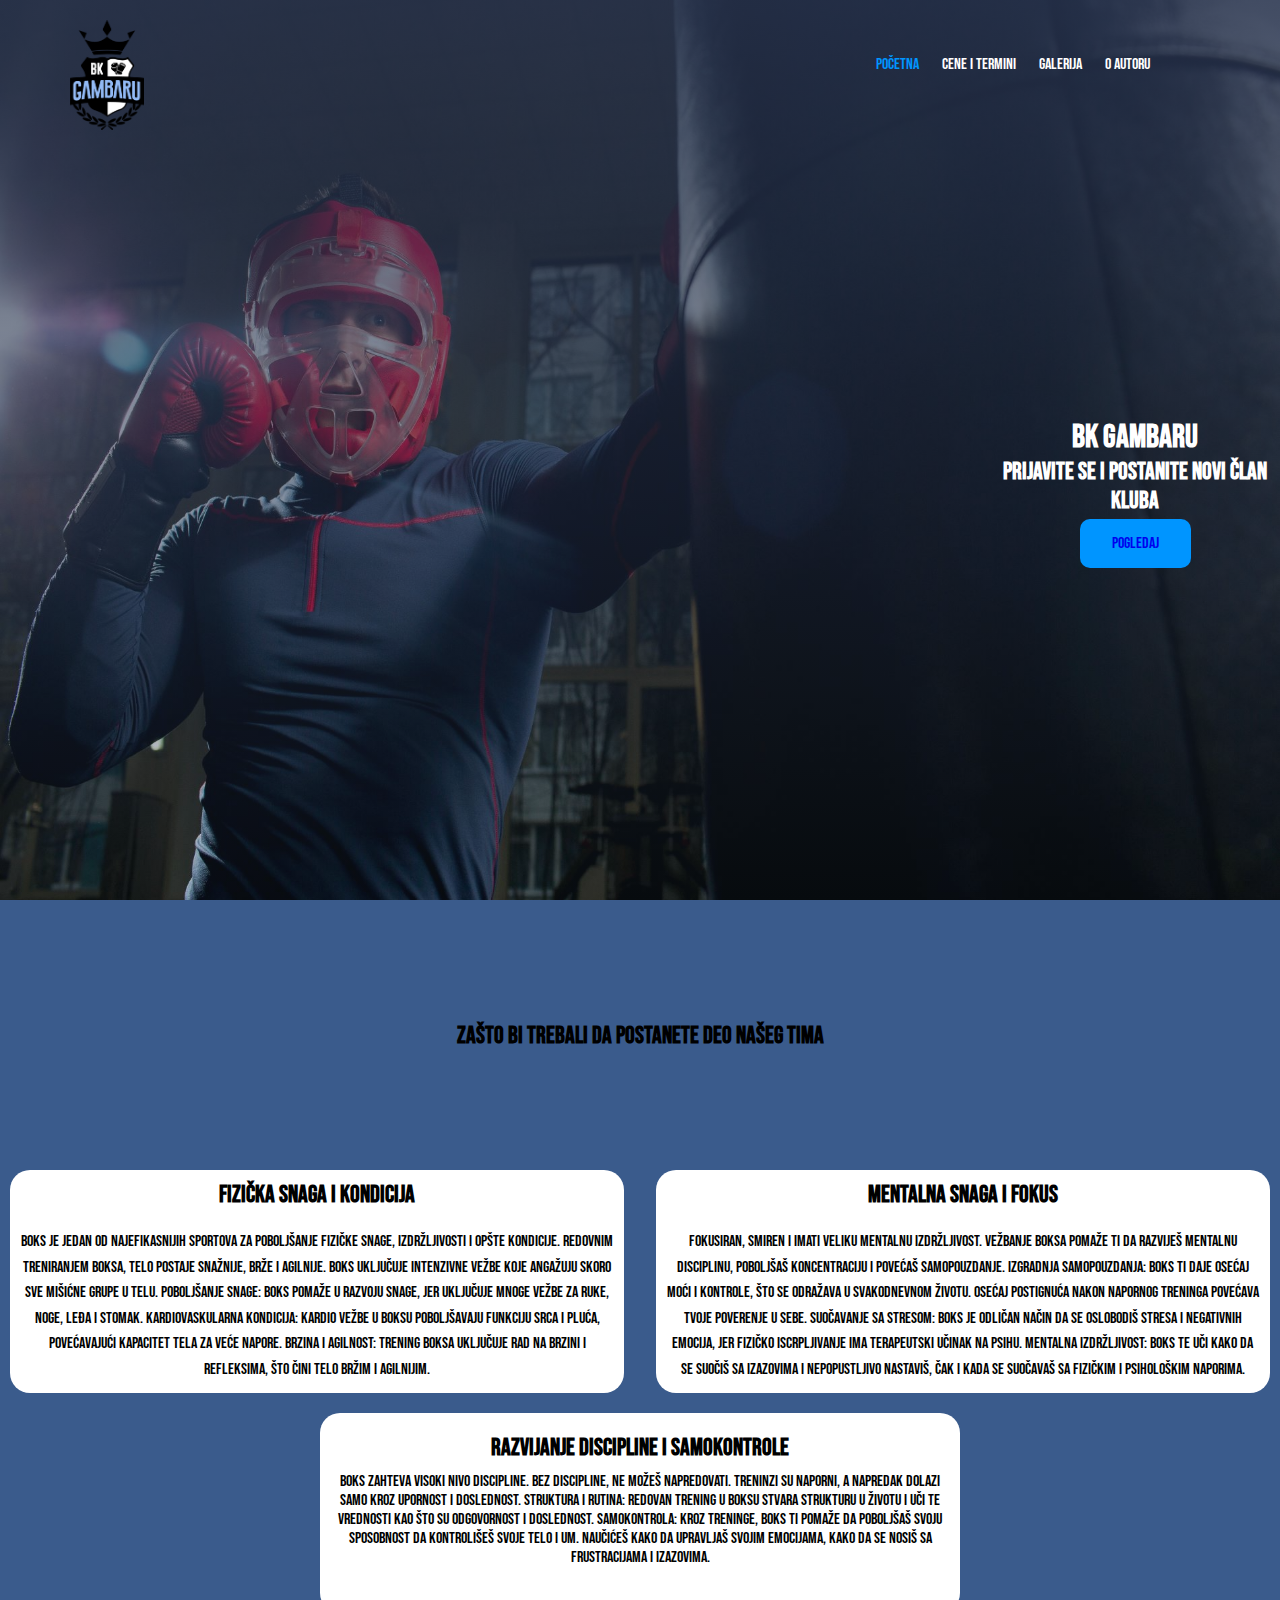
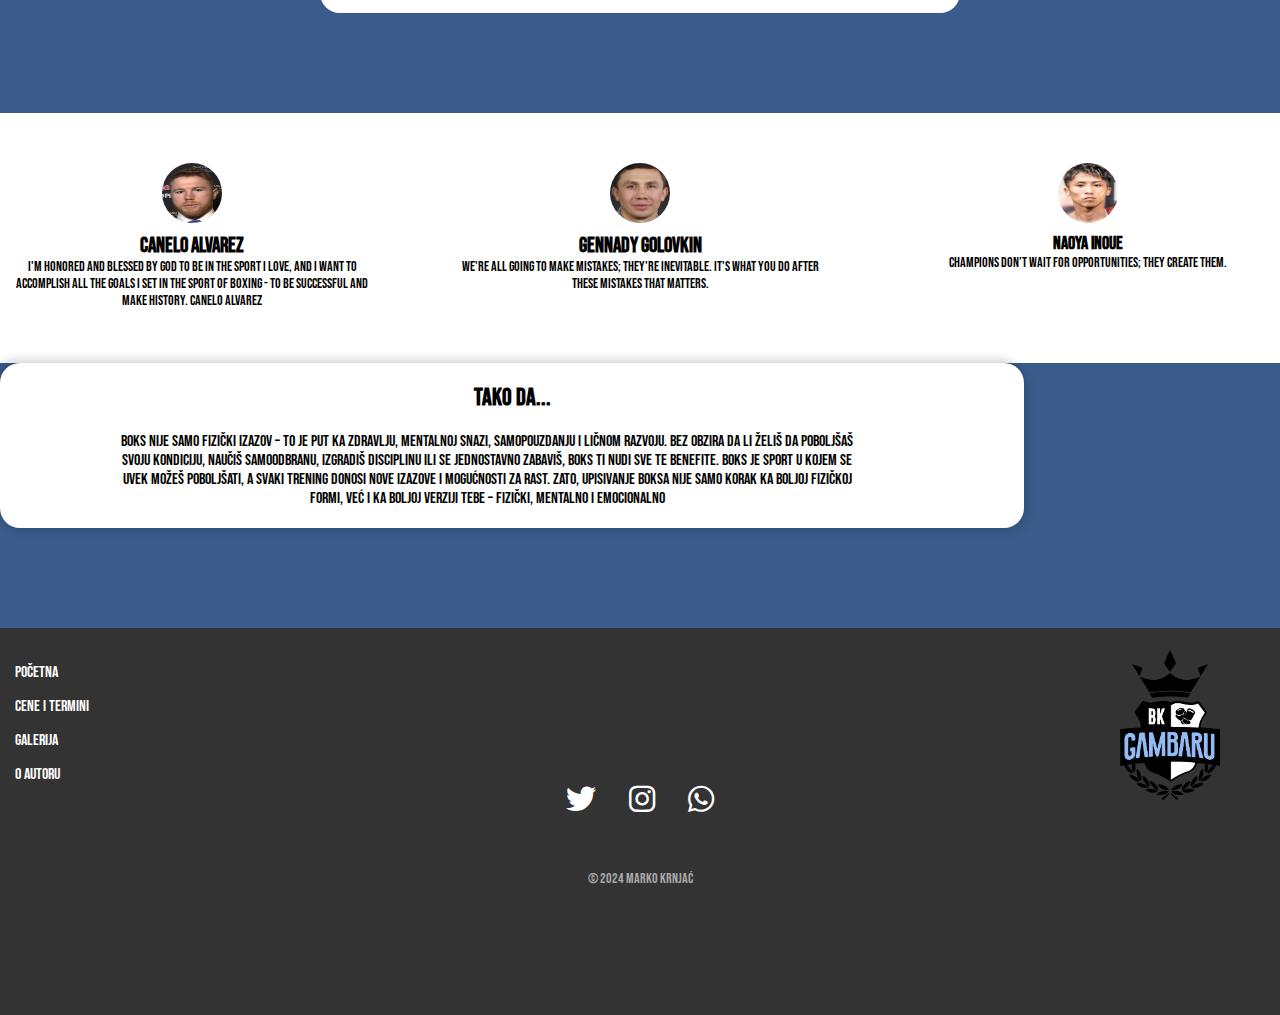
==== index.html @ d70b3a91 "Add files via upload" ====
<!DOCTYPE html>
<html lang="en">
<head>
    <meta charset="UTF-8">
    <meta name="viewport" content="width=device-width, initial-scale=1.0">
    <title>BK Gambaru | Početna</title>
    <link rel="stylesheet" type="text/css" href="css/style.css">
    <link rel="stylesheet" href="https://cdnjs.cloudflare.com/ajax/libs/font-awesome/6.0.0-beta3/css/all.min.css"> 
    <link rel="icon" href="/skolski sajt/assets/img/gamb.png" >
    <meta name="description" content= "BK Gambaru je vrhunski bokserski klub posvećen razvoju talenata i promociji bokserskog sporta. Pridružite
     nam se i postanite deo uspešnog tima, unapredite svoju snagu, tehniku i disciplinu. Trening za sve uzraste i nivoe veštine">
    <meta name="keywords" content="boks, fizička snaga, izdržljivost, kondicija, trening boksa, kardiovaskularna kondicija, brzina, agilnost, mentalna snaga, mentalna izdržljivost, samopouzdanje, stres, samokontrola, disciplina, fizičko zdravlje, bokserski trening, poboljšanje kondicije, razvoj snage, refleksi, koncentracija, mentalna disciplina">
  </head>
<body>
    <div id="wrapper">
            <div id="logo">
             <a href="index.html"> <img src="assets/img/gamb.png" alt="logo"></a>
             </div>
            <nav class="nav">
                
            <div class="linkovi">
                <ul>
                    <li><a href="index.html" class="active">Početna</a></li>
                    <li><a href="html-ovi/cene-i-termini.html">Cene i termini</a></li>
                    <li><a href="html-ovi/galerija.html">Galerija</a></li>
                    <li><a href="html-ovi/autor.html">O autoru</a></li>
                  </ul>
                </ul>
            </div>
        </nav>
      

    <!--Main-->
    <main>
        <div id="overlay" >
        <div class="container">
            <div id="main-content">
              <h1>BK Gambaru</h1>
             <h2>Prijavite se i postanite novi član kluba</h2>  
            <button class="button"> <a href="html-ovi/cene-i-termini.html">Pogledaj</a></button>
            </div>
         
        </div>
    </div>
    <h2 class="h2">Zašto bi trebali da postanete deo našeg tima</h2>
    
    
    <div class="view">
      <div class="blok1 block">
        <h2>Fizička Snaga i Kondicija</h2>
        <div class="content1">
            <p class="prviParagraf">
                Boks je jedan od najefikasnijih sportova za poboljšanje fizičke snage, izdržljivosti i opšte kondicije. Redovnim treniranjem boksa, telo postaje snažnije, brže i agilnije. Boks uključuje intenzivne vežbe koje angažuju skoro sve mišićne grupe u telu.
                Poboljšanje snage: Boks pomaže u razvoju snage, jer uključuje mnoge vežbe za ruke, noge, leđa i stomak.
                Kardiovaskularna kondicija: Kardio vežbe u boksu poboljšavaju funkciju srca i pluća, povećavajući kapacitet tela za veće napore.
                Brzina i agilnost: Trening boksa uključuje rad na brzini i refleksima, što čini telo bržim i agilnijim.
            </p>
        </div>
    </div>

    <div class="blok2 block">
        <h2> Mentalna Snaga i Fokus</h2>
        <div class="content2">
            
            <p class="drugiParagraf">
                Fokusiran, smiren i imati veliku mentalnu izdržljivost. Vežbanje boksa pomaže ti da razviješ mentalnu disciplinu, poboljšaš koncentraciju i povećaš samopouzdanje.
                Izgradnja samopouzdanja: Boks ti daje osećaj moći i kontrole, što se odražava u svakodnevnom životu. Osećaj postignuća nakon napornog treninga povećava tvoje poverenje u sebe.
                Suočavanje sa stresom: Boks je odličan način da se oslobodiš stresa i negativnih emocija, jer fizičko iscrpljivanje ima terapeutski učinak na psihu.
                Mentalna izdržljivost: Boks te uči kako da se suočiš sa izazovima i nepopustljivo nastaviš, čak i kada se suočavaš sa fizičkim i psihološkim naporima.
            </p>
        </div>
    </div>

          </div>



          <div class="blok3 ">
            <h2> Razvijanje Discipline i Samokontrole</h2>
            <div class="content3">
                
              <p class="treciParagraf">
                Boks zahteva visoki nivo discipline. Bez discipline, ne možeš napredovati. Treninzi su naporni, a napredak dolazi samo kroz upornost i doslednost.
                Struktura i rutina: Redovan trening u boksu stvara strukturu u životu i uči te vrednosti kao što su odgovornost i doslednost.
                Samokontrola: Kroz treninge, boks ti pomaže da poboljšaš svoju sposobnost da kontrolišeš svoje telo i um. Naučićeš kako da upravljaš svojim emocijama, kako da se nosiš sa frustracijama i izazovima.
              </p>
            
             </div>
          </div>
        
          <div class="bokseri">
            <div id="bBlok1">
                <img src="assets/img/canelo.JPG" alt="Canelo Alvarez" class="ikonica">
                <h2>Canelo Alvarez</h2>
                <p class="kanelo">I'm honored and blessed by God to be in the sport I love, and I want to accomplish all the goals I set in the sport of boxing - to be successful and make history. Canelo Alvarez</p>
            </div>
            <div id="bBlok2">
                <img src="assets/img/ggg.PNG" alt="Gennady Golovkin" class="ikonica">
                <h2>Gennady Golovkin</h2>
                <p class="ggg">We're all going to make mistakes; they're inevitable. It's what you do after these mistakes that matters.</p>
            </div>
            <div id="bBlok3">
                <img src="assets/img/inoue.JPG" alt="Naoya Inoue" class="ikonica">
                <h2>Naoya Inoue</h2>
                <p class="inoue">Champions don’t wait for opportunities; they create them.</p>
            </div>
        </div>
       
          

          <div class="blok5 ">
            <h2>TAKO DA...</h2>
            <div class="content5">
              
              <p class="petiParagraf">
                Boks nije samo fizički izazov – to je put ka zdravlju, mentalnoj snazi, samopouzdanju i ličnom razvoju. Bez obzira da li želiš da poboljšaš svoju kondiciju, naučiš samoodbranu, izgradiš disciplinu ili se jednostavno zabaviš, boks ti nudi sve te benefite. Boks je sport u kojem se uvek možeš poboljšati, a svaki trening donosi nove izazove i mogućnosti za rast.
Zato, upisivanje boksa nije samo korak ka boljoj fizičkoj formi, već i ka boljoj verziji tebe – fizički, mentalno i emocionalno
              </p>
             
             </div>
          </div>
    </div>
    <div class="cleaner">1</div>
    </main>
    <footer>
        <nav class="nav2">
            <ul>
          <a href="index.html">Početna</a>
          <a href="html-ovi/cene-i-termini.html">Cene i termini</a>
          <a href="html-ovi/galerija.html">Galerija</a>
          <a href="html-ovi/autor.html">O autoru</a>
        </ul>
        </nav>
        
        <div class="social-icons">
            <a href="https://twitter.com" target="_blank">
                <i class="fab fa-twitter"></i> 
              </a>
              <a href="https://www.instagram.com/b.k.gambaru/" target="_blank">
                <i class="fab fa-instagram"></i> 
              </a>
              <a href="https://www.whatsapp.com/" target="_blank">
                <i class="fab fa-whatsapp"></i>
              </a>
        </div>
        <div class="footerslika">
          <img class="futerlogo" src="assets/img/gamb.png">
          
        </div>
        <div class="footer-text">
          <p>&copy; 2024 Marko Krnjać  </p>
        </div>
      </footer>
    </div>
</body>
</html>
---- css/style.css ----
@font-face {
    font-family: BebasNeue ;
    src: url(../assets/fonts/BebasNeue-Regular.ttf);
}

*{
    padding: 0;
    margin: 0;
    box-sizing: border-box;
    font-family: BebasNeue;
    
}




#logo img{
    height: 110px;
    position: absolute;
    padding-left: 70px;
    z-index: 3;
    top: 20px;

}



.nav{
        position: absolute;
       right: 50px;
       top: 55px;
        padding-right: 80px;
        z-index: 3;
            
}

.nav ul li{
    display: inline;
    list-style-type: none;
    z-index: 3;
    
}

.nav ul li a:hover{
   color: #0095ff;
}
.nav ul li a{
    text-decoration: none;
    color: white;;
    padding-left: 20px;
}

.nav ul li a.active{
    color:#0095ff;
}



#main {
    position: relative;
}

#overlay{
    position: relative;
    top: 0px;
    width: 100%;
    height: 100vh;
   
    background-image:  linear-gradient(rgba(40, 52, 79, 0.85),rgba(35, 55, 71, 0.2) ),url(../assets/img/boxing-gym1.jpg);
    background-size: cover;
    background-position: center;
    z-index: 0;
}

#main-content {
   
    display: flex;
    flex-direction: column; 
    justify-content: center; 
    align-items: center; 
    height: 110vh; 
    text-align: center;
    color: #ffffff;
    padding-left: 110vh;
}
.button{
    
    background-color: #0095ff; /* Green */
    border: none;
    color: white;
    padding: 15px 32px;
    text-align: center;
    text-decoration: none;
    display: inline-block;
    font-size: 16px;
    margin: 4px 2px;
    cursor: pointer;
    border-radius: 10px;
    
}
.button:hover{
    background-color: white;
}
.button a{
text-decoration: none;
}


.h2{
    display: flex;
    flex-direction: column; 
    justify-content: center; 
    align-items: center; 
    height: 30vh;
    text-align: center;
    color: black;
   
}



/*Prvi blok*/
.view {
    display: flex; 
    justify-content: space-between;
    gap: 20px; 
}

.blok1, .blok2 {
    width: 48%; 
    background-color: #fff; 
    border-radius: 20px;
}
.blok1{
    margin-left: 10px;
}
.blok2{
    margin-right: 10px;
}
.blok1 h2 {
    margin-bottom: 10px; 
    display: flex;
    flex-direction: column;
    text-align: center;
    margin-top: 10px;
}
.blok2 h2 {
    margin-bottom: 10px; 
    display: flex;
    flex-direction: column;
    text-align: center;
    margin-top: 10px;
}

.content1{
    padding: 10px;
}
.content1, .content2 {
    display: flex;
    flex-direction: column;
    word-wrap: break-word;
    text-align: center;
}

.content2 {
    padding: 10px;
}
.prviParagraf, .drugiParagraf {
    margin: 0;
    font-size: 16px; 
    line-height: 1.6; 
}
/*Treci blok*/
.blok3 {
    width: 50%; 
    background-color: #fff; 
    border-radius: 20px;
    position: relative;
   
    
    height: 200px;
    margin: 20px auto 0 auto;
}
  
.blok3 h2 {

    padding-top: 20px;
    position: relative;
    display: flex;
    flex-direction: column;
    text-align: center;
}
  
.content3 {
    display: flex;  
    align-items: center;  
    gap: 20px;  
}  
.content3 .treciParagraf {
    flex: 1;  
    margin: 0; 
    width: 500px;
    word-wrap: break-word;
    text-align: center;
    padding: 10px;
}
  
.content3 .slika3 {
    width: 400px;  
    height: auto; 
    border-radius: 10px;
}
/*bokseri blok*/
.bokseri {
    display: flex;
    justify-content: space-between;
    gap: 20px;
    background-color:#fff;
    margin-top: 100px;
    height: 250px;
}

#bBlok1, #bBlok2, #bBlok3 {
    display: flex;
    flex-direction: column;
    align-items: center;
    width: 30%;
    padding: 10px;
    padding-top: 50px;
    border-radius: 8px;
  
}

#bBlok1 img, #bBlok2 img, #bBlok3 img {
    width: 60px;
    height: 60px;
    margin-bottom: 10px;
    border-radius: 30px;
}

#bBlok1, #bBlok2, #bBlok3 h2 {
    font-size: 18px;
    margin: 0;
}

#bBlok1, #bBlok2, #bBlok3 p {
    font-size: 14px;
 
    text-align: center;
}

/*PETI blok*/
.blok5 {
    position: relative;
    display: flex;
    flex-direction: column;
    text-align: center;
    box-shadow: 4px 4px 10px rgba(0, 0, 0, 0.1), -4px -4px 8px rgba(0, 0, 0, 0.15); /* Dve senke */
    padding: 20px;
    border-radius: 20px;
    background-color: #fff;
    margin: 100 auto 0 auto;
    width: 80%;

}
  
.blok5 h2 {
    display: flex;
    justify-content: center;
    margin-bottom: 20px;
}
  
.content5 {
    display: flex;  
    align-items: center;  
         
}  
.content5 .petiParagraf {
    flex: 1;  
    margin: 0; 
    width: 500px;
    word-wrap: break-word;
    text-align: center;
    padding-left: 100px;
    padding-right: 150px;
    
}
  

/*footer */
footer {
    background-color: #333; 
    color: white; 
    text-align: center; 
    padding: 20px 0; 
    margin-top: auto; 
    height: 43vh;
    position:relative;
  }


  footer a {
    color: #fff; 
    text-decoration: none; 
    margin: 0 15px; 
    font-size: 16px; 
  }

  footer a:hover {
    text-decoration: underline;
  }

  
  .footer-text {
    font-size: 14px;
    margin-top: 10px;
    color: #aaa; 
    padding-top: 5vh;
  }
.nav2 ul a {
    display: flex;
    
    justify-content: left; 
    align-items: left; 
    text-align: left;
    color: #ffffff;
    padding-top: 15px;
}

/*main*/
main{
  background-color: #3a5b8c;
  position:relative ;
}

.cleaner{
   background-color:#3a5b8c ;
   color: #3a5b8c;
   height: 100px;
}
/*footer*/
.social-icons {
    text-align: center;
    
  }
  .social-icons i {
    font-size: 30px; 
    position: relative ;
    color: white;   
    transition: color 0.3s ease;
    }
  .social-icons i:hover {
    color: #0077b5;

}
.social-icons:hover{
    color: #0095ff;
}
.social-icons a{
    text-decoration: none;
}
.footerslika{
    position: relative;
    
}
.futerlogo{
    position: absolute;
    top: -165px;
    right: 60px;
    height: 150px;
}
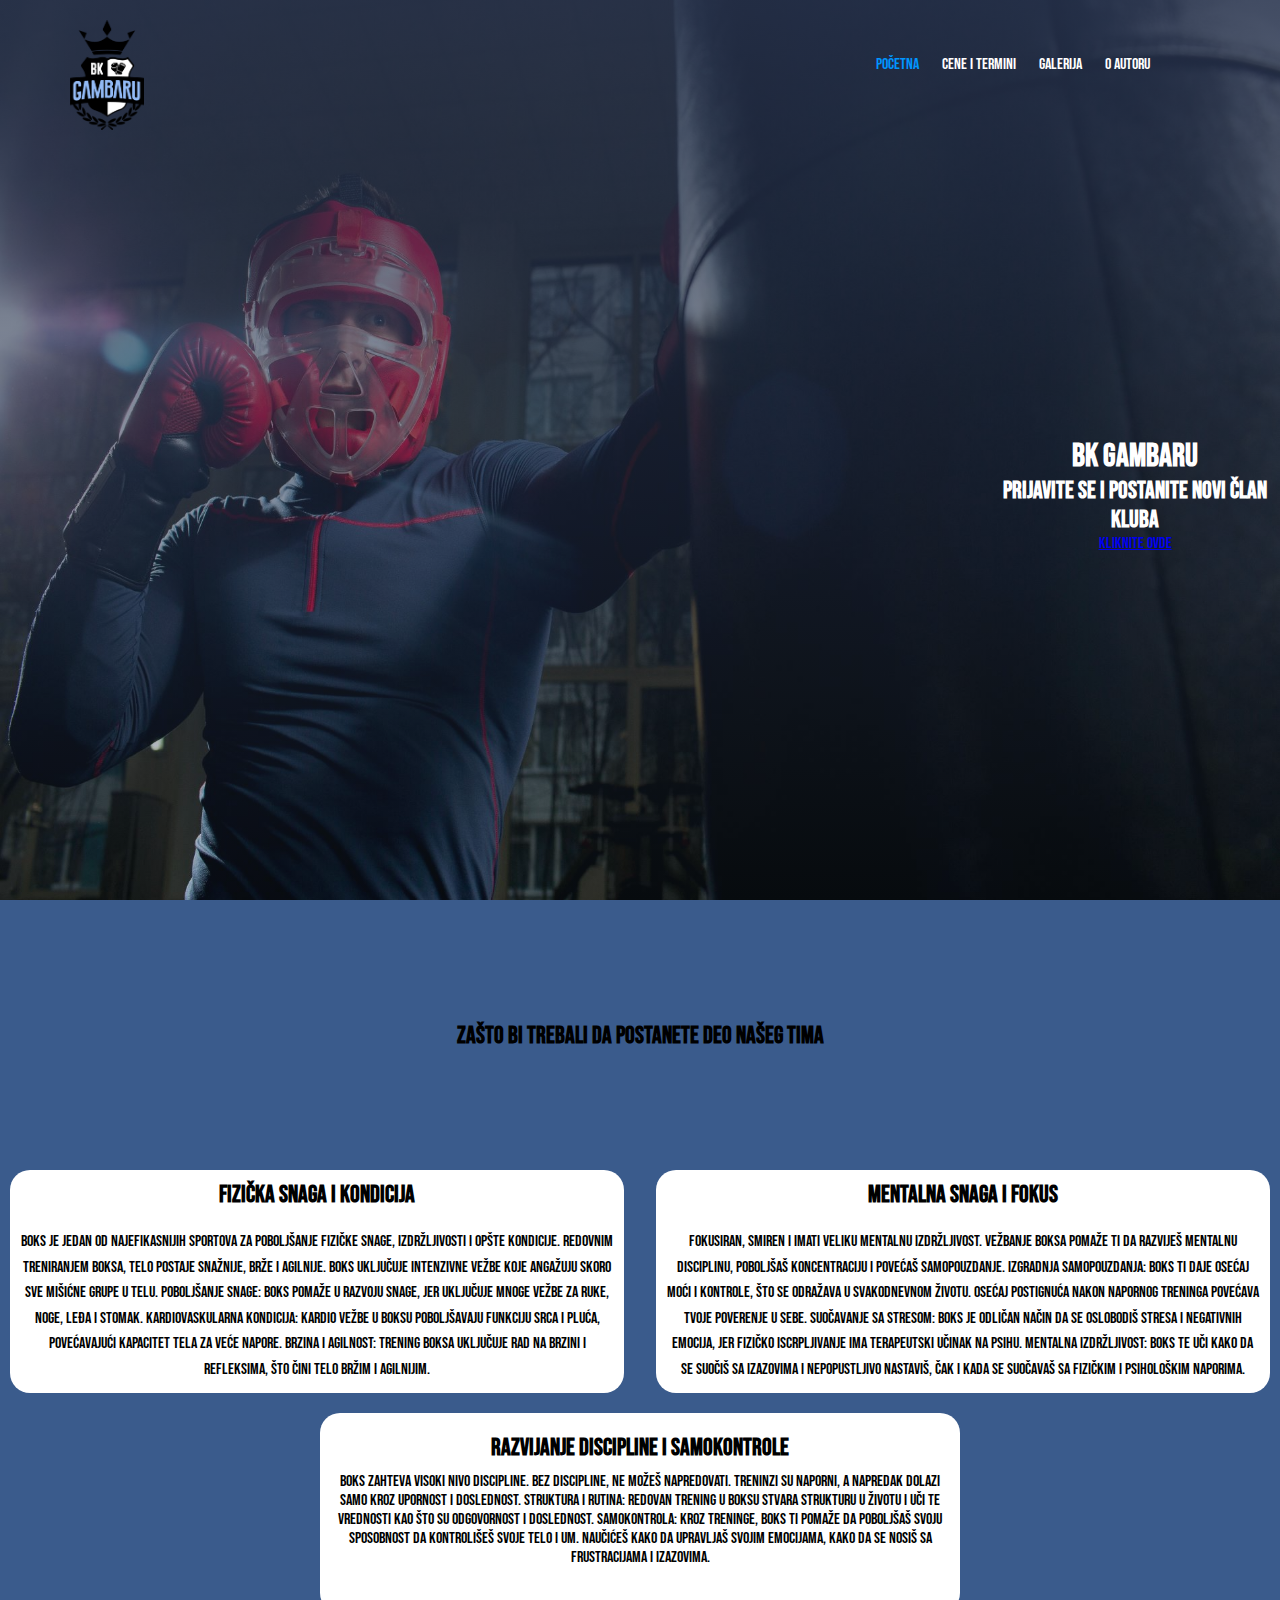
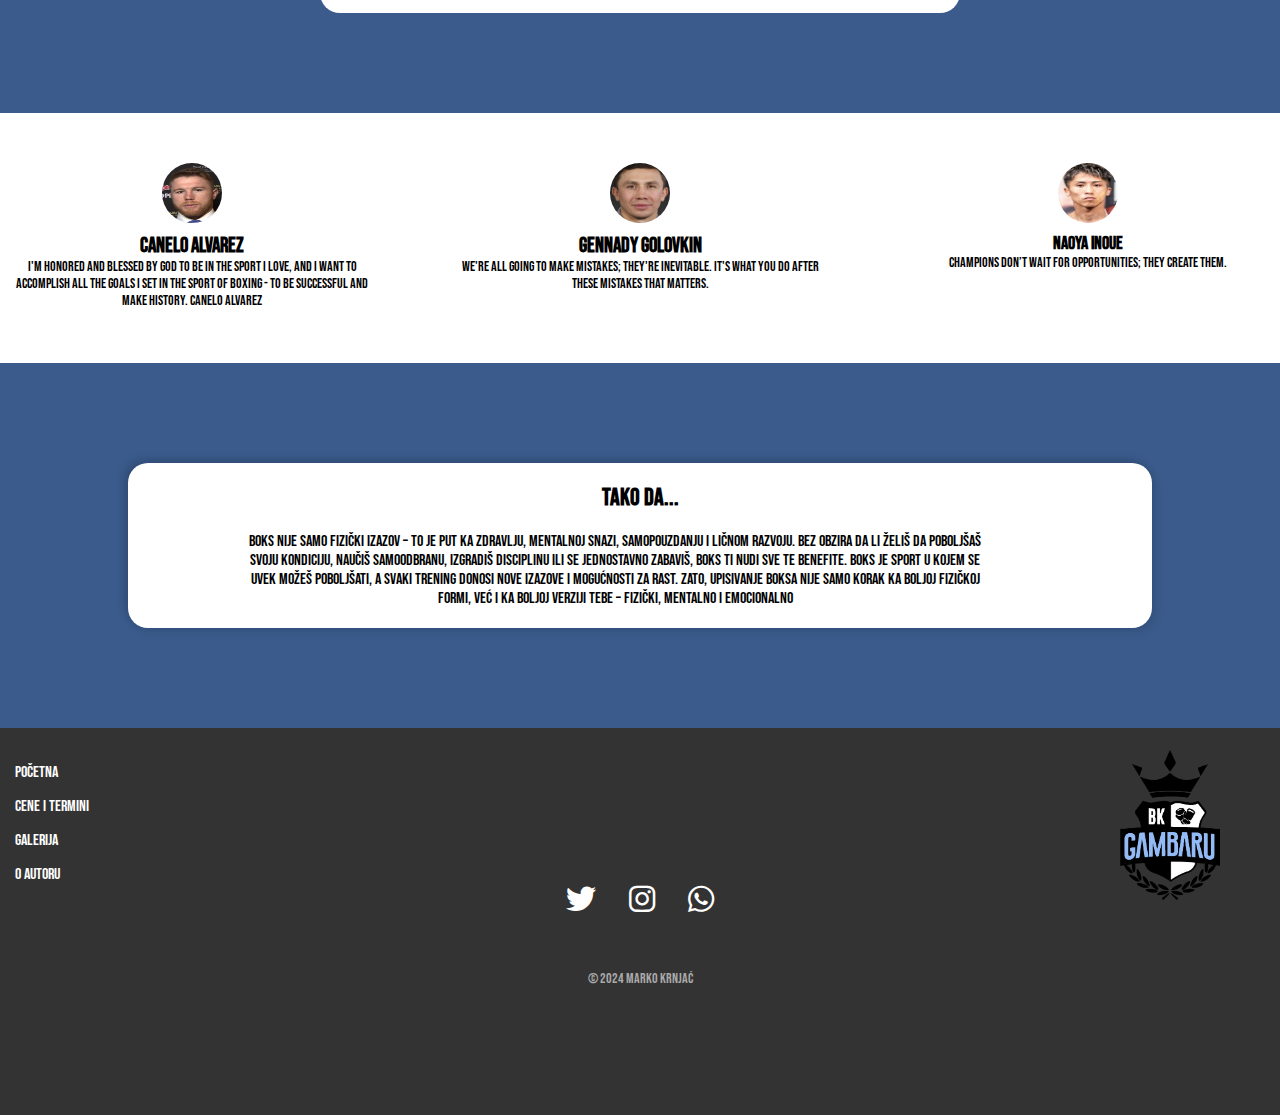
==== commit fa4f9da4: "Update index.html" ====
--- a/index.html
+++ b/index.html
@@ -37,7 +37,7 @@
             <div id="main-content">
               <h1>BK Gambaru</h1>
              <h2>Prijavite se i postanite novi član kluba</h2>  
-            <button class="button"> <a href="html-ovi/cene-i-termini.html">Pogledaj</a></button>
+              <a href="/html-ovi/cene-i-termini.html" role="button" class="btn">Kliknite ovde</a>
             </div>
          
         </div>
@@ -153,4 +153,4 @@
       </footer>
     </div>
 </body>
-</html>+</html>
--- a/css/style.css
+++ b/css/style.css
@@ -2,15 +2,57 @@
     font-family: BebasNeue ;
     src: url(../assets/fonts/BebasNeue-Regular.ttf);
 }
-
-*{
-    padding: 0;
-    margin: 0;
-    box-sizing: border-box;
-    font-family: BebasNeue;
-    
-}
-
+@keyframes slideRightToLeft {
+  0% {
+    transform: translateX(100%);
+    opacity: 0;
+  }
+  100% {
+    transform: translateX(0);
+    opacity: 1;
+  }
+}
+@keyframes bounce {
+  0% {
+    transform: translateY(0);
+  }
+  30% {
+    transform: translateY(-10px);
+  }
+  50% {
+    transform: translateY(0);
+  }
+  70% {
+    transform: translateY(-5px);
+  }
+  100% {
+    transform: translateY(0);
+  }
+}
+
+.button {
+  background-color: #0095ff;
+  border: none;
+  color: white;
+  padding: 15px 32px;
+  text-align: center;
+  text-decoration: none;
+  display: inline-block;
+  font-size: 16px;
+  margin: 4px 2px;
+  cursor: pointer;
+  border-radius: 10px;
+  transition: transform 0.3s ease;
+}
+
+.button:hover {
+  animation: bounce 0.6s ease-out forwards;
+    background-color: white;
+}
+
+.button a {
+  text-decoration: none;
+}
 
 
 
@@ -83,27 +125,18 @@
     color: #ffffff;
     padding-left: 110vh;
 }
-.button{
-    
-    background-color: #0095ff; /* Green */
-    border: none;
-    color: white;
-    padding: 15px 32px;
-    text-align: center;
-    text-decoration: none;
-    display: inline-block;
-    font-size: 16px;
-    margin: 4px 2px;
-    cursor: pointer;
-    border-radius: 10px;
-    
-}
-.button:hover{
-    background-color: white;
-}
-.button a{
-text-decoration: none;
-}
+
+#main-content h1, #main-content h2 {
+  animation: slideRightToLeft 3s ease-out forwards;
+}
+*{
+    padding: 0;
+    margin: 0;
+    box-sizing: border-box;
+    font-family: BebasNeue;
+    
+}
+
 
 
 .h2{
@@ -255,11 +288,11 @@
     display: flex;
     flex-direction: column;
     text-align: center;
-    box-shadow: 4px 4px 10px rgba(0, 0, 0, 0.1), -4px -4px 8px rgba(0, 0, 0, 0.15); /* Dve senke */
+    box-shadow: 4px 4px 10px rgba(0, 0, 0, 0.1), -4px -4px 8px rgba(0, 0, 0, 0.15); 
     padding: 20px;
     border-radius: 20px;
+     margin: 100px auto 0 auto;
     background-color: #fff;
-    margin: 100 auto 0 auto;
     width: 80%;
 
 }
@@ -368,4 +401,4 @@
     top: -165px;
     right: 60px;
     height: 150px;
-}+}
